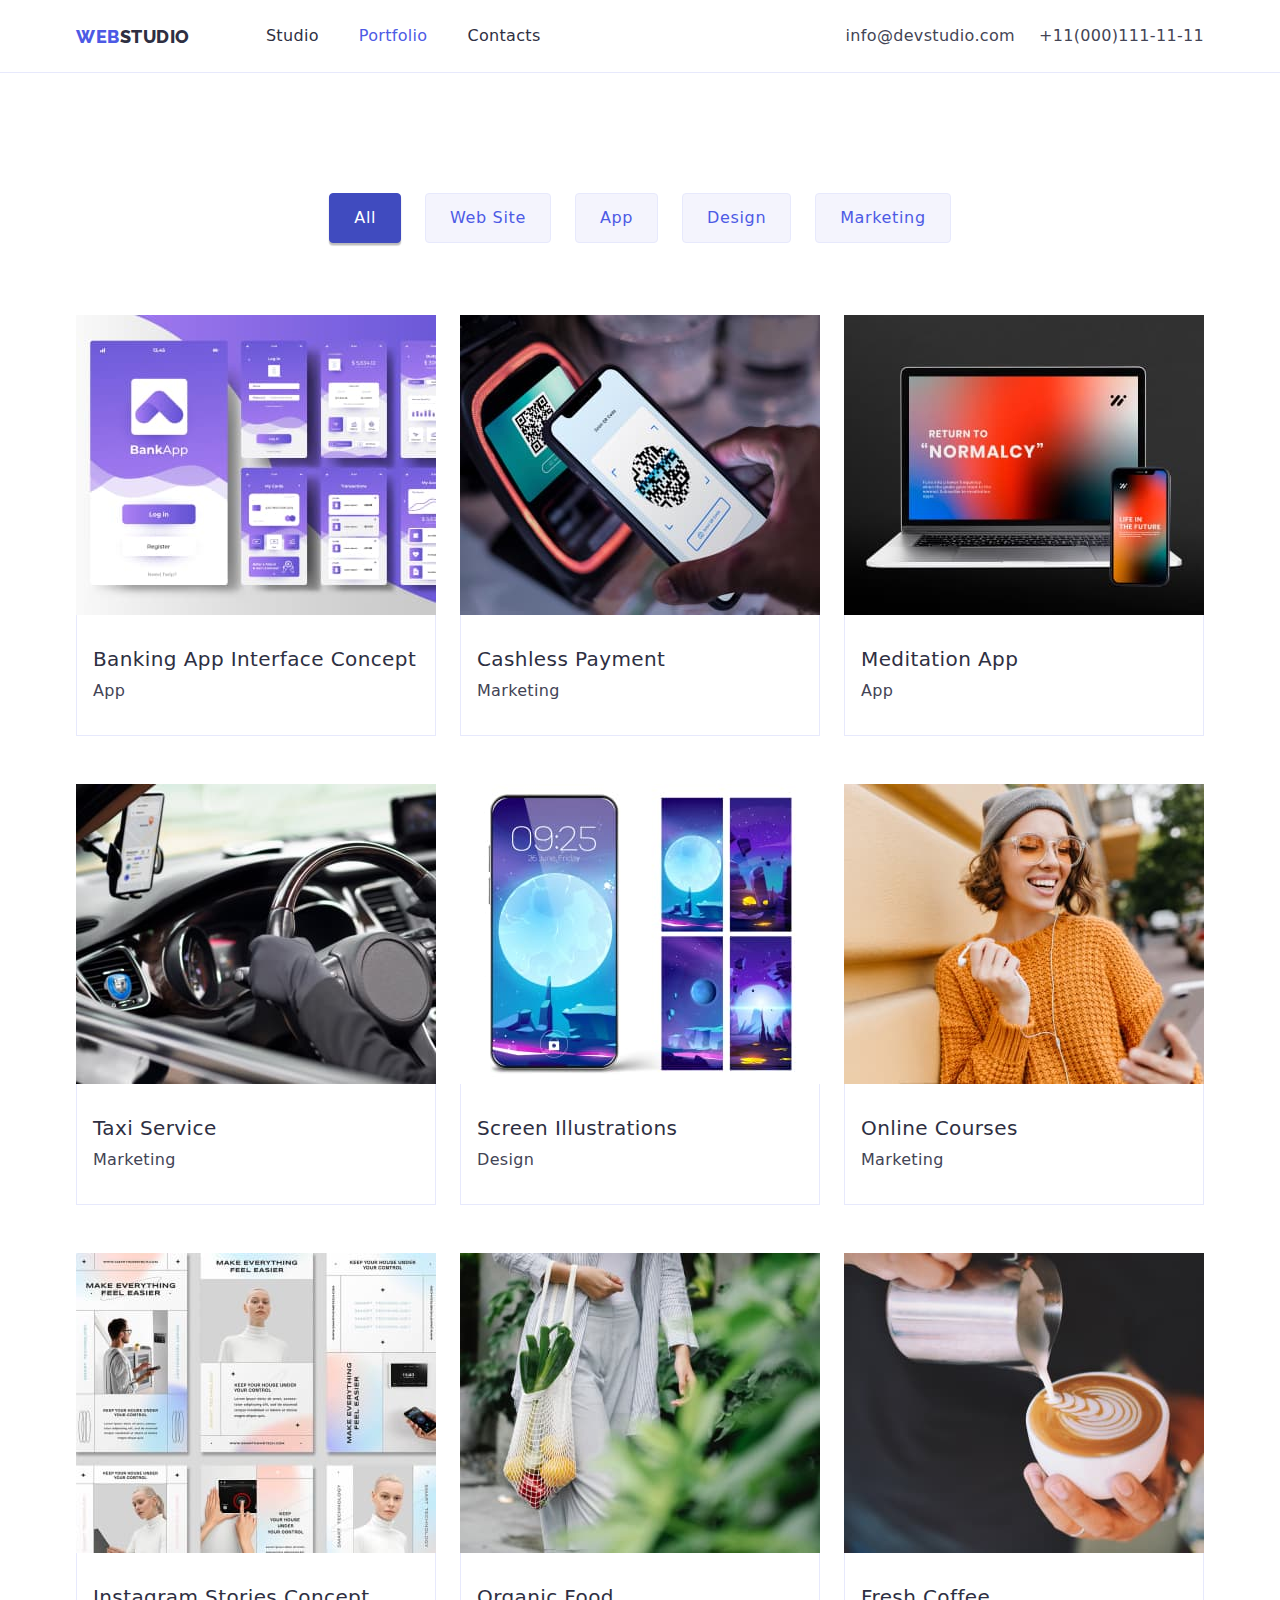
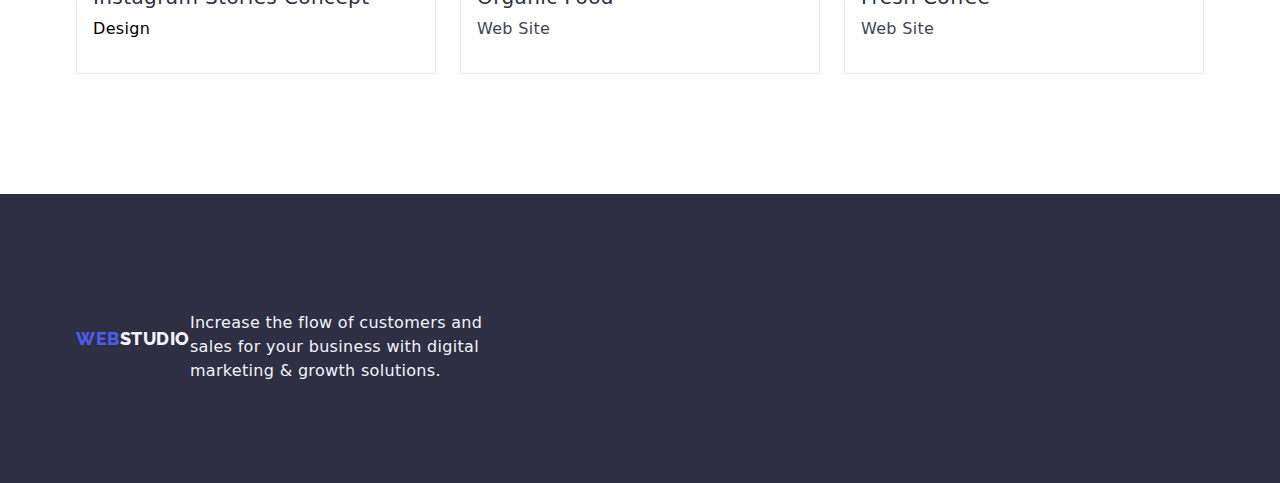
==== portfolio.html @ 19af11a4 "update4" ====
<!DOCTYPE html>
<html lang="en">
  <head>
    <meta charset="UTF-8" />
    <meta name="viewport" content="width=device-width, initial-scale=1.0" />
    <title>Portfolio</title>

    <!-- CSS -->
    <link rel="stylesheet" href="./css/styles.css" />

    <!-- FONTS -->
    <link
      href="https://fonts.googleapis.com/css2?family=Raleway:wght@800&family=Roboto:wght@400;500;700;900&display=swap"
      rel="stylesheet"
    />

    <!-- CSS Normalize -->
    <link
      rel="stylesheet"
      href="https://cdnjs.cloudflare.com/ajax/libs/modern-normalize/2.0.0/modern-normalize.min.css"
    />
  </head>
  <body>
    <!-- Header Section -->
    <header class="header">
      <div class="container header-container">
        <nav class="header-nav">
          <a
            class="header-logo link"
            href="./portfolio.html"
            target="_blank"
            rel="noopener noreferrer"
          >
            <span class="header-logo-web">WEB</span>STUDIO</a
          >
          <ul class="header-list list">
            <li class="header-list-item">
              <a
                class="header-link link"
                href="./index.html"
                target="_blank"
                rel="noopener noreferrer"
                >Studio</a
              >
            </li>
            <li class="header-list-item">
              <a
                class="header-link link priority"
                href="./portfolio.html"
                target="_blank"
                rel="noopener noreferrer"
                >Portfolio</a
              >
            </li>
            <li class="header-list-item">
              <a
                class="header-link link"
                href="./index.html"
                target="_blank"
                rel="noopener noreferrer"
                >Contacts</a
              >
            </li>
          </ul>
        </nav>
        <ul class="header-contacts list">
          <li class="header-contacts-item">
            <a
              class="header-contacts-link link"
              href="mailto:info@devstudio.com"
              >info@devstudio.com</a
            >
          </li>
          <li class="header-contacts-item">
            <a class="header-contacts-link link" href="tel:+110001111111"
              >+11(000)111-11-11</a
            >
          </li>
        </ul>
      </div>
    </header>
    <!-- Filters Section -->
    <main>
      <section class="section">
        <div class="container filters-container">
          <ul class="filters-list list">
            <li class="filters-item">
              <button
                class="filters-button filters-active button"
                type="button"
              >
                All
              </button>
            </li>
            <li class="filters-item">
              <button class="filters-button button" type="button">
                Web Site
              </button>
            </li>
            <li class="filters-item">
              <button class="filters-button button" type="button">App</button>
            </li>
            <li class="filters-item">
              <button class="filters-button button" type="button">
                Design
              </button>
            </li>
            <li class="filters-item">
              <button class="filters-button button" type="button">
                Marketing
              </button>
            </li>
          </ul>
        </div>

        <!-- Services section -->
        <!-- <section class="services-section"> -->
        <div class="container services-container">
          <ul class="services-list list">
            <li class="services-item">
              <img
                src="./images/image.jpg"
                alt="image"
                width="360"
                height="300"
              />
              <div class="services-title-wrap">
                <h3 class="services-title title">
                  Banking App Interface Concept
                </h3>
                <p class="services-text text">App</p>
              </div>
            </li>
            <li class="services-item">
              <img
                src="./images/phonebarcode.jpg"
                alt="phonebarcode"
                width="360"
                height="300"
              />
              <div class="services-title-wrap">
                <h3 class="services-title title">Cashless Payment</h3>
                <p class="services-text text">Marketing</p>
              </div>
            </li>
            <li class="services-item">
              <img
                src="./images/laptop.jpg"
                alt="laptop"
                width="360"
                height="300"
              />
              <div class="services-title-wrap">
                <h3 class="services-title title">Meditation App</h3>
                <p class="services-text text">App</p>
              </div>
            </li>
            <li class="services-item">
              <img
                src="./images/steeringwheel.jpg"
                alt="steeringwheel"
                width="360"
                height="300"
              />
              <div class="services-title-wrap">
                <h3 class="services-title title">Taxi Service</h3>
                <p class="services-text text">Marketing</p>
              </div>
            </li>
            <li class="services-item">
              <img
                src="./images/cellphone.jpg"
                alt="cellphone"
                width="360"
                height="300"
              />
              <div class="services-title-wrap">
                <h3 class="services-title title">Screen Illustrations</h3>
                <p class="services-text text">Design</p>
              </div>
            </li>
            <li class="services-item">
              <img
                src="./images/happygirl.jpg"
                alt="happygirl"
                width="360"
                height="300"
              />
              <div class="services-title-wrap">
                <h3 class="services-title title">Online Courses</h3>
                <p class="services-text text">Marketing</p>
              </div>
            </li>
            <li class="services-item">
              <img
                src="./images/woman.jpg"
                alt="woman"
                width="360"
                height="300"
              />
              <div class="services-title-wrap">
                <h3 class="services-title title">Instagram Stories Concept</h3>
                <p>Design</p>
              </div>
            </li>
            <li class="services-item">
              <img
                src="./images/fruitbag.jpg"
                alt="fruitbag"
                width="360"
                height="300"
              />
              <div class="services-title-wrap">
                <h3 class="services-title title">Organic Food</h3>
                <p class="services-text text">Web Site</p>
              </div>
            </li>
            <li class="services-item">
              <img
                src="./images/coffee.jpg"
                alt="coffee"
                width="360"
                height="300"
              />
              <div class="services-title-wrap">
                <h3 class="services-title title">Fresh Coffee</h3>
                <p class="services-text text">Web Site</p>
              </div>
            </li>
          </ul>
        </div>
      </section>
      <!-- </section> -->
    </main>
    <!-- Footer Section -->
    <footer class="footer section">
      <div class="container footer-container">
        <a
          class="footer-logo link"
          href="./portfolio.html"
          target="_blank"
          rel="noopener noreferrer"
        >
          <span class="footer-logo-web">WEB</span>STUDIO</a
        >
        <p class="footer-text text">
          Increase the flow of customers and<br />
          sales for your business with digital<br />
          marketing & growth solutions.
        </p>
      </div>
    </footer>
  </body>
</html>
---- css/styles.css ----
/* CSS Variable */
:root {
  --iris-color: #4d5ae5;
  --navyblue-color: #2e2f42;
  --slate-color: #434455;
  --white-color: #ffffff;
  --cloud-color: #f4f4fd;
  --ocean-color: #404bbf;
  --cornflower-color: #e7e9fc;
}

/* CSS Reset */
p,
h1,
h2,
h3,
h4,
h5,
h6 {
  margin: 0;
}
ul,
ol {
  margin: 0;
  padding: 0;
}
img {
  display: block;
}
/* END of CSS Reset */

.container {
  width: 1158px;
  padding: 0 15px;
  margin: 0 auto;
}

body {
  font-family: "Roboto", sans-serif;
  font-size: 16px;
  font-style: normal;
  font-weight: 400;
  line-height: 24px;
  letter-spacing: 0.32px;
}
/* Gen. Styles */
.list {
  list-style: none;
}
.link {
  text-decoration: none;
  color: var(--navyblue-color);
}
.button {
  cursor: pointer;
  background-color: var(--iris-color);
  border-radius: 4px;
  font-size: 16px;
  font-style: normal;
  font-weight: 500;
  line-height: 24px;
  letter-spacing: 0.64px;
}

.section-title {
  font-size: 36px;
  font-style: normal;
  font-weight: 700;
  line-height: 40px;
  letter-spacing: 0.72px;
  text-transform: capitalize;
}
.title {
  font-size: 20px;
  font-weight: 500;
  letter-spacing: 0.4px;
}
/* Header */
.header {
  background-color: var(--white-color);
  border-bottom: 1px solid var(--cornflower-color);
}

.header-container {
  display: flex;
  align-items: center;
  justify-content: space-between;
}

.header-nav {
  display: flex;
  align-items: center;
}

.header-list {
  display: flex;
  gap: 40px;
  margin-left: 76px;
}

.header-logo {
  color: var(--navyblue-color);
  font-family: "Raleway", sans-serif;
  font-size: 18px;
  font-style: normal;
  font-weight: 800;
  line-height: 21px;
  letter-spacing: 0.54px;
  text-transform: uppercase;
}
.header-logo:hover,
.header-logo:focus {
  color: var(--iris-color);
}
.header-logo-web {
  color: var(--iris-color);
}

.header-link {
  font-weight: 500;
  display: block;
  padding: 24px 0;
}

.header-link:hover,
.header-link:focus,
.priority {
  color: var(--iris-color);
}

.header-contacts {
  display: flex;
  gap: 24px;
}

.header-contacts-link {
  display: block;
  padding: 24px 0;
  color: var(--slate-color);
}
.header-contacts-link:hover,
.header-contacts-link:focus {
  color: var(--iris-color);
}

/* Hero section */
.hero {
  background-color: var(--navyblue-color);
}

.hero-container {
  display: flex;
  flex-direction: column;
  align-items: center;
}

.hero-section {
  padding-top: 188px;
  padding-bottom: 188px;
  background-image: linear-gradient(
      to right,
      rgba(46, 47, 66, 0.7),
      rgba(46, 47, 66, 0.7)
    ),
    url(../images/hero-bg.png);
  background-repeat: no-repeat;
  background-position: center;
  background-size: cover;
}

.hero-title {
  color: var(--white-color);
  font-size: 56px;
  font-weight: 700;
  line-height: 60px;
  letter-spacing: 1.12px;
  text-align: center;
  margin-bottom: 48px;
}

.hero-section-button {
  display: flex;
  align-items: center;
}

.hero-button {
  color: var(--white-color);
  font-family: inherit;
  border: 0;
  box-shadow: 0px 4px 4px 0px rgba(0, 0, 0, 0.15);
  padding: 16px 32px;
  align-items: center;
  gap: 10px;
}

.hero-button:hover,
.hero-button:focus {
  background: var(--ocean-color);
  box-shadow: 0px 4px 4px 0px rgba(0, 0, 0, 0.15);
}

/*  section 2-3*/
.section {
  background-color: var(--white-color);
  padding-top: 120px;
  padding-bottom: 120px;
}

.section-list-wrap {
  display: flex;
  flex-direction: column;
}

.section-list {
  display: flex;
  justify-content: space-evenly;
  gap: 24px;
}

.section-list-container {
  display: flex;
  justify-content: space-evenly;
}

.section-title {
  color: var(--navyblue-color);
  font-size: 36px;
  font-style: normal;
  font-weight: 700;
  line-height: 40px;
  letter-spacing: 0.72px;
  text-transform: capitalize;
  text-align: center;
  margin-bottom: 72px;
}

.section-no-top-padding {
  padding-top: 0;
}

.section-item-title {
  color: var(--navyblue-color);
  justify-content: center;
}

.section-item-name {
  display: flex;
  width: 100%;
  flex-direction: column;
  justify-content: space-evenly;
  align-items: center;
  gap: 8px;
  margin-bottom: 8px;
}

.section-item-position {
  display: flex;
  flex-direction: column;
  justify-content: center;
  align-items: center;
}

.section-list-item {
  background-color: var(--white-color);
  border-radius: 0px 0px 4px 4px;
  box-shadow: 0px 2px 1px 0px rgba(46, 47, 66, 0.08),
    0px 1px 1px 0px rgba(46, 47, 66, 0.16),
    0px 1px 6px 0px rgba(46, 47, 66, 0.08);
}

.benefits-svg-box {
  width: 264px;
  height: 112px;
  background-color: var(--cloud-color);
  display: flex;
  justify-content: center;
  align-items: center;
  border-radius: 4px;
  margin-bottom: 8px;
}

.team-social {
  display: flex;
  justify-content: center;
  justify-content: space-evenly;
}

.team-social-link-box {
  width: 16px;
  height: 16px;
  fill: var(--cloud-color);
}

.team-social-link {
  width: 40px;
  height: 40px;
  border-radius: 50%;
  display: flex;
  align-items: center;
  justify-content: center;
  background-color: var(--iris-color);
  margin-top: 8px;
}

.team-social-link:hover,
.team-social-link:focus {
  background-color: var(--iris-color);
  cursor: pointer;
}

.team-container {
  flex-direction: column;
  justify-content: center;
  align-items: center;
  gap: 32px;
}

.section-item-wrap {
  padding-top: 32px;
  padding-bottom: 32px;
  gap: 32px;
  width: 100%;
  text-align: center;
}

/* section 4 */
.section-grey {
  background-color: var(--cloud-color);
}

.section-item {
  background-color: var(--white-color);
  display: flex;
  width: calc((100% - 40px) / 3);
  flex-direction: column;
  align-items: flex-start;
  gap: 8px;
}

.section-item-name {
  color: var(--navyblue-color);
}
.section-item-position {
  color: var(--slate-color);
}

/* Customers section */

.customers-title {
  color: var(--navyblue-color);
  display: flex;
  justify-content: center;
  align-items: center;
}

.customers-box-svg {
  width: 168px;
  height: 88px;
  border: 1px solid #8e8f99;
  border-radius: 5px;
  display: flex;
  justify-content: center;
  align-items: center;
  color: #8e8f99;
  fill: currentColor;
}

.customers-list {
  display: flex;
  /* justify-content: center;
  align-items: center; */
  gap: 24px;
}

.customers-item {
  width: calc((100% - 150px) / 6);
  height: 90px;
}

.customers-link {
  width: 100%;
  height: 100%;
}

.customers-box-svg:hover,
.customers-box-svg:focus {
  border-color: #404bbf;
  color: #404bbf;
}

.customers-box:hover,
.customers-box:focus {
  border-color: var(--ocean-color);
  color: var(--ocean-color);
  cursor: pointer;
}

/* footer section */
.footer {
  padding-top: 100px;
  padding-bottom: 100px;
  background-color: var(--navyblue-color);
}

.footer-container {
  display: flex;
  flex-direction: row;
  justify-content: flex-start;
  align-items: center;
}

.footer-logo {
  color: var(--cloud-color);
  font-family: "Raleway";
  font-size: 18px;
  font-style: normal;
  font-weight: 800;
  line-height: 21px;
  letter-spacing: 0.54px;
  text-transform: uppercase;
}
.footer-logo:hover,
.footer-logo:focus {
  color: var(--iris-color);
}
.footer-logo-web {
  color: var(--iris-color);
}
.footer-text {
  color: var(--cloud-color);
  margin-top: 17px;
}

.footer-list {
  flex-wrap: wrap;
  display: flex;
}

.footer-container-wrap {
  display: flex;
  flex-direction: row-reverse;
  align-items: flex-start;
}

.footer-social-text {
  color: var(--white-color);
  display: flex;
}

.footer-social-list {
  display: flex;
  justify-content: center;
  flex-direction: column;
}

.footer-social-link-box {
  width: 16px;
  height: 16px;
  fill: var(--cloud-color);
  gap: 24px;
}

.footer-social-link {
  width: 40px;
  height: 40px;
  border-radius: 50%;
  display: flex;
  align-items: center;
  justify-content: center;
  background-color: var(--iris-color);
  margin-top: 8px;
}

.footer-social-wrap {
  flex-wrap: wrap;
  display: flex;
  justify-content: center;
}

.footer-social-link:hover,
.footer-social-link:focus {
  cursor: pointer;
  background-color: var(--iris-color);
}

/* Portfolio page*/

/* Filters section */

.filters-container {
  display: flex;
  flex-direction: column;
  justify-content: flex-start;
  align-items: center;
}

.filters-list {
  display: flex;
  gap: 24px;
  margin-bottom: 72px;
}

.filters-item {
  display: inline-flex;
}

.filters-button {
  color: var(--iris-color);
  background-color: var(--cloud-color);
  border-radius: 4px;
  border: 1px solid var(--cornflower-color);
  font-family: inherit;
  padding: 12px 24px;
}
.filters-button:hover,
.filters-button:focus,
.filters-active {
  background-color: var(--ocean-color);
  color: var(--white-color);
  border-color: var(--ocean-color);
  box-shadow: 0px 2px 2px 0px rgba(0, 0, 0, 0.12),
    0px 2px 1px 0px rgba(0, 0, 0, 0.08), 0px 3px 1px 0px rgba(0, 0, 0, 0.1);
}

/* Services section */
.services-list {
  background-color: var(--white-color);
  display: flex;
  flex-wrap: wrap;
  gap: 48px 24px;
}
.services-item {
  background: var(--white-color);
}
.services-title {
  color: var(--navyblue-color);
  margin-bottom: 8px;
}
.services-text {
  color: var(--slate-color);
}

.services-container {
  margin-top: 0;
}

.services-title-wrap {
  border: 1px solid var(--cornflower-color);
  padding: 32px 16px;
  border-top: none;
}
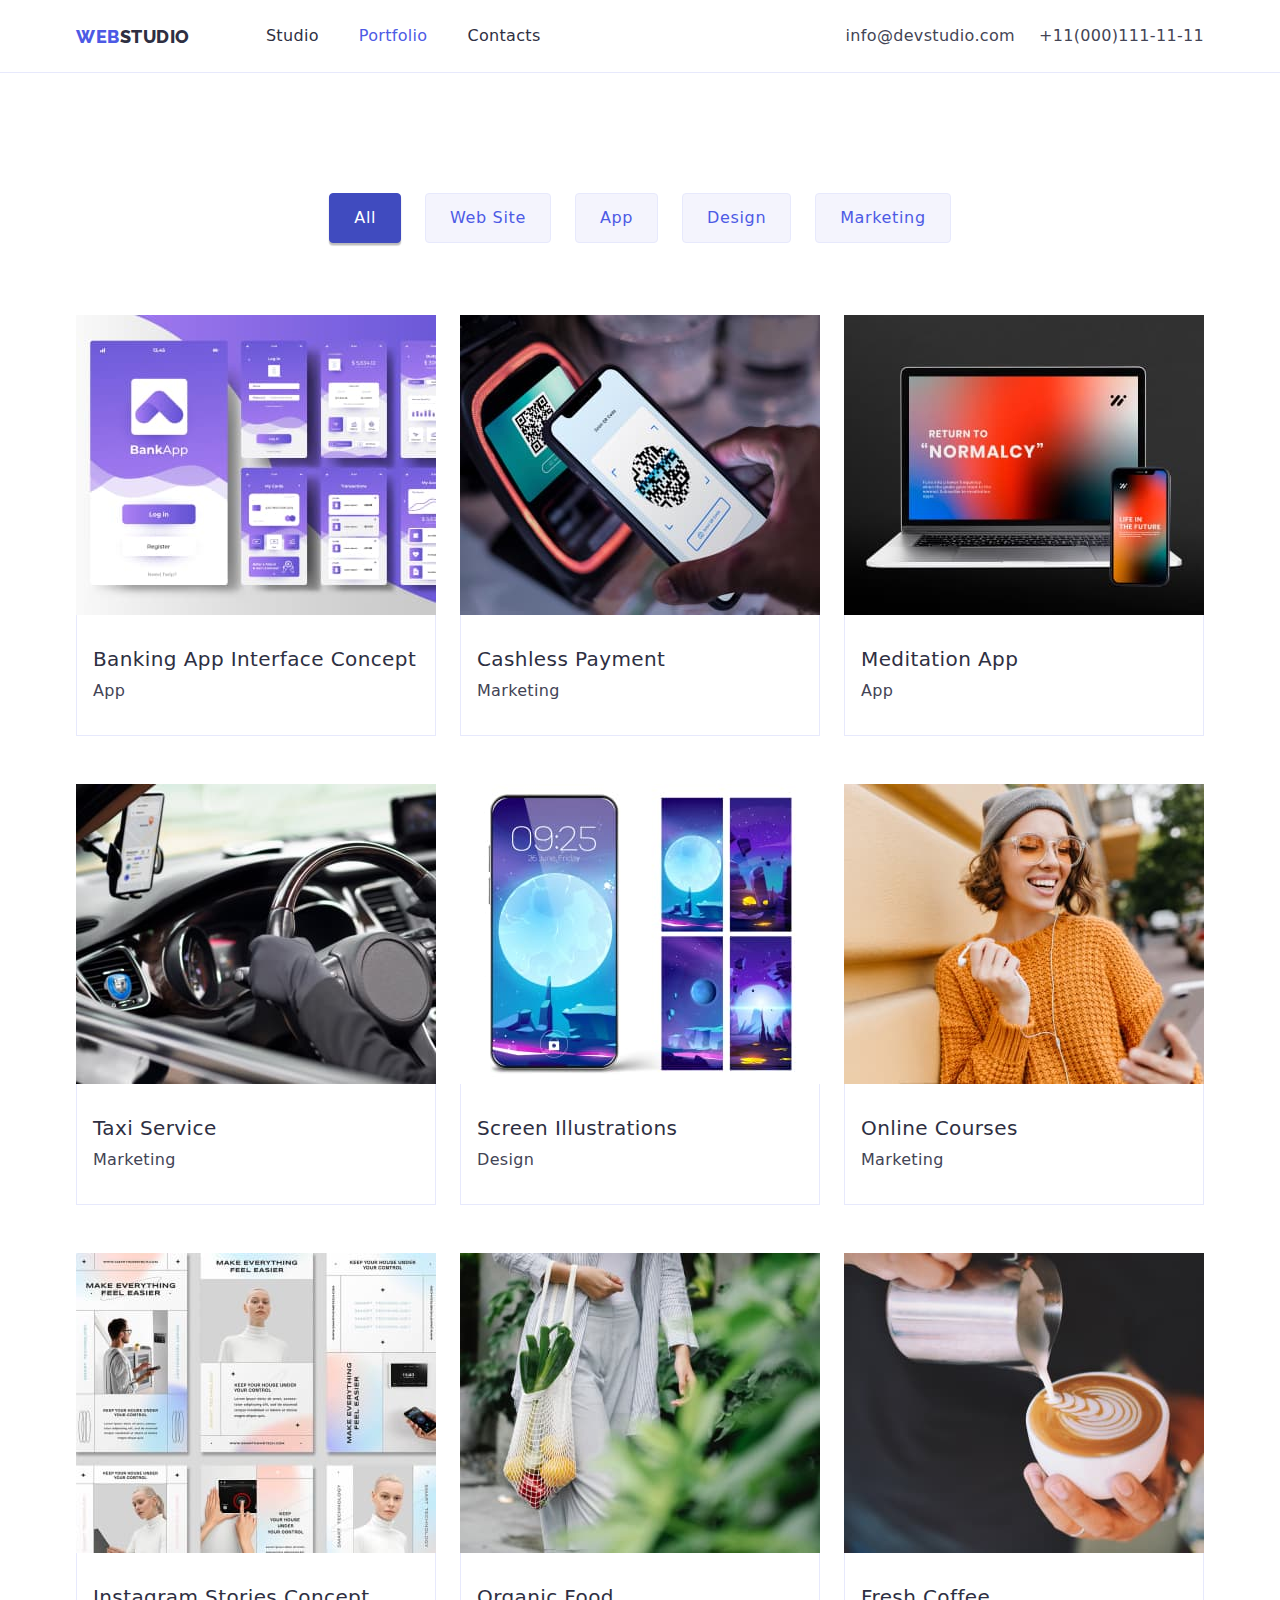
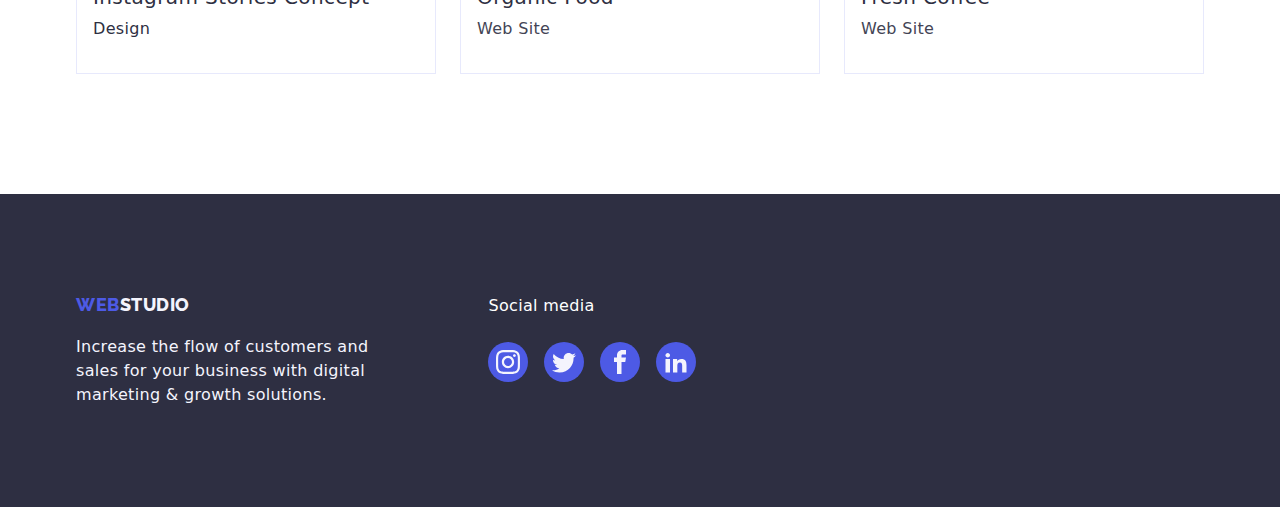
==== commit 063a23fe: "update5" ====
--- a/portfolio.html
+++ b/portfolio.html
@@ -82,7 +82,7 @@
     <!-- Filters Section -->
     <main>
       <section class="section">
-        <div class="container filters-container">
+        <div class="container projects-container">
           <ul class="filters-list list">
             <li class="filters-item">
               <button
@@ -111,13 +111,11 @@
               </button>
             </li>
           </ul>
-        </div>
-
         <!-- Services section -->
         <!-- <section class="services-section"> -->
-        <div class="container services-container">
           <ul class="services-list list">
-            <li class="services-item">
+            <li class="services-item ">
+              <a class="link" href="#" style="display: block">
               <img
                 src="./images/image.jpg"
                 alt="image"
@@ -130,8 +128,10 @@
                 </h3>
                 <p class="services-text text">App</p>
               </div>
-            </li>
-            <li class="services-item">
+              </a>
+            </li>
+            <li class="services-item">
+              <a class="link" href="#" style="display: block;">
               <img
                 src="./images/phonebarcode.jpg"
                 alt="phonebarcode"
@@ -142,8 +142,10 @@
                 <h3 class="services-title title">Cashless Payment</h3>
                 <p class="services-text text">Marketing</p>
               </div>
-            </li>
-            <li class="services-item">
+              </a>
+            </li>
+            <li class="services-item">
+              <a class="link" href="#" style="display: block;">
               <img
                 src="./images/laptop.jpg"
                 alt="laptop"
@@ -154,8 +156,10 @@
                 <h3 class="services-title title">Meditation App</h3>
                 <p class="services-text text">App</p>
               </div>
-            </li>
-            <li class="services-item">
+              </a>
+            </li>
+            <li class="services-item">
+              <a class="link" href="#" style="display: block;">
               <img
                 src="./images/steeringwheel.jpg"
                 alt="steeringwheel"
@@ -166,8 +170,10 @@
                 <h3 class="services-title title">Taxi Service</h3>
                 <p class="services-text text">Marketing</p>
               </div>
-            </li>
-            <li class="services-item">
+              </a>
+            </li>
+            <li class="services-item">
+              <a class="link" href="#" style="display: block;">
               <img
                 src="./images/cellphone.jpg"
                 alt="cellphone"
@@ -178,8 +184,10 @@
                 <h3 class="services-title title">Screen Illustrations</h3>
                 <p class="services-text text">Design</p>
               </div>
-            </li>
-            <li class="services-item">
+              </a>
+            </li>
+            <li class="services-item">
+              <a class="link" href="#" style="display: block;">
               <img
                 src="./images/happygirl.jpg"
                 alt="happygirl"
@@ -190,8 +198,10 @@
                 <h3 class="services-title title">Online Courses</h3>
                 <p class="services-text text">Marketing</p>
               </div>
-            </li>
-            <li class="services-item">
+              </a>
+            </li>
+            <li class="services-item">
+              <a class="link" href="#" style="display: block;">
               <img
                 src="./images/woman.jpg"
                 alt="woman"
@@ -202,8 +212,10 @@
                 <h3 class="services-title title">Instagram Stories Concept</h3>
                 <p>Design</p>
               </div>
-            </li>
-            <li class="services-item">
+              </a>
+            </li>
+            <li class="services-item">
+              <a class="link" href="#" style="display: block;">
               <img
                 src="./images/fruitbag.jpg"
                 alt="fruitbag"
@@ -214,41 +226,81 @@
                 <h3 class="services-title title">Organic Food</h3>
                 <p class="services-text text">Web Site</p>
               </div>
-            </li>
-            <li class="services-item">
+              </a>
+            </li>
+            <li class="services-item">
+              <a class="link" href="#" style="display: block;">
               <img
                 src="./images/coffee.jpg"
                 alt="coffee"
                 width="360"
                 height="300"
               />
+             
               <div class="services-title-wrap">
                 <h3 class="services-title title">Fresh Coffee</h3>
                 <p class="services-text text">Web Site</p>
               </div>
-            </li>
+               </a>
+            </li>
+
           </ul>
         </div>
       </section>
       <!-- </section> -->
     </main>
+
     <!-- Footer Section -->
-    <footer class="footer section">
-      <div class="container footer-container">
-        <a
-          class="footer-logo link"
-          href="./portfolio.html"
-          target="_blank"
-          rel="noopener noreferrer"
-        >
-          <span class="footer-logo-web">WEB</span>STUDIO</a
-        >
-        <p class="footer-text text">
-          Increase the flow of customers and<br />
-          sales for your business with digital<br />
-          marketing & growth solutions.
-        </p>
+    <footer class="footer">
+    <div class="footer-container container">
+      <div class="footer-logo-wrapper list">
+        <li class="footer-list-item">
+      <a href="./index.html" class="footer-logo link">
+        <span class="footer-logo-web">WEB</span>STUDIO
+      </a>
+      <p class="footer-text text">
+        Increase the flow of customers and<br />
+        sales for your business with digital<br />
+        marketing & growth solutions.
+      </p>
+        </li>
       </div>
-    </footer>
-  </body>
+      <div class="footer-socials">
+        <p class="footer-socials-text text">Social media</p>
+      <ul class="footer-list list">
+        <li class="footer-socials-list">
+          <a href="#" class="footer-socials-link">
+            <svg class="footer-socials-link-box" width="32" height="32">
+              <use href="./images/icons.svg#instagram"></use>
+            </svg>
+          </a>
+        </li>
+
+        <li class="footer-socials-list">
+          <a href="#" class="footer-socials-link">
+            <svg class="footer-socials-link-box" width="32" height="32">
+              <use href="./images/icons.svg#twitter"></use>
+            </svg>
+          </a>
+        </li>
+
+        <li class="footer-socials-list">
+          <a href="#" class="footer-socials-link">
+            <svg class="footer-socials-link-box" width="32" height="32">
+              <use href="./images/icons.svg#facebook"></use>
+            </svg>
+          </a>
+        </li>
+
+        <li class="footer-socials-list">
+          <a href="#" class="footer-socials-link">
+            <svg class="footer-socials-link-box" width="32" height="32">
+              <use href="./images/icons.svg#linkedin"></use>
+            </svg>
+          </a>
+        </li>
+      </ul>
+      </div>
+    </div>
+</footer>
 </html>
--- a/css/styles.css
+++ b/css/styles.css
@@ -282,13 +282,14 @@
 .team-social {
   display: flex;
   justify-content: center;
-  justify-content: space-evenly;
+  gap: 24px;
+  margin-top: 8px;
 }
 
 .team-social-link-box {
+  fill: var(--cloud-color);
   width: 16px;
   height: 16px;
-  fill: var(--cloud-color);
 }
 
 .team-social-link {
@@ -299,13 +300,11 @@
   align-items: center;
   justify-content: center;
   background-color: var(--iris-color);
-  margin-top: 8px;
 }
 
 .team-social-link:hover,
 .team-social-link:focus {
-  background-color: var(--iris-color);
-  cursor: pointer;
+  background-color: var(--ocean-color);
 }
 
 .team-container {
@@ -353,7 +352,7 @@
   align-items: center;
 }
 
-.customers-box-svg {
+.customers-box {
   width: 168px;
   height: 88px;
   border: 1px solid #8e8f99;
@@ -362,13 +361,16 @@
   justify-content: center;
   align-items: center;
   color: #8e8f99;
+}
+
+.customers-box-svg {
+  width: 104px;
+  height: 56px;
   fill: currentColor;
 }
 
 .customers-list {
   display: flex;
-  /* justify-content: center;
-  align-items: center; */
   gap: 24px;
 }
 
@@ -380,19 +382,20 @@
 .customers-link {
   width: 100%;
   height: 100%;
+  stroke-width: 0;
+  stroke: currentColor;
 }
 
 .customers-box-svg:hover,
 .customers-box-svg:focus {
-  border-color: #404bbf;
-  color: #404bbf;
+  border-color: var(--ocean-color);
+  color: var(--ocean-color);
 }
 
 .customers-box:hover,
 .customers-box:focus {
   border-color: var(--ocean-color);
   color: var(--ocean-color);
-  cursor: pointer;
 }
 
 /* footer section */
@@ -404,9 +407,7 @@
 
 .footer-container {
   display: flex;
-  flex-direction: row;
-  justify-content: flex-start;
-  align-items: center;
+  align-items: flex-start;
 }
 
 .footer-logo {
@@ -434,33 +435,26 @@
 .footer-list {
   flex-wrap: wrap;
   display: flex;
-}
-
-.footer-container-wrap {
-  display: flex;
-  flex-direction: row-reverse;
-  align-items: flex-start;
-}
-
-.footer-social-text {
+  gap: 16px;
+  margin-top: 16px;
+}
+
+.footer-socials {
+  margin-left: 120px;
+}
+
+.footer-socials-text {
   color: var(--white-color);
   display: flex;
 }
 
-.footer-social-list {
-  display: flex;
-  justify-content: center;
-  flex-direction: column;
-}
-
-.footer-social-link-box {
-  width: 16px;
-  height: 16px;
+.footer-socials-link-box {
+  width: 24px;
+  height: 24px;
   fill: var(--cloud-color);
-  gap: 24px;
-}
-
-.footer-social-link {
+}
+
+.footer-socials-link {
   width: 40px;
   height: 40px;
   border-radius: 50%;
@@ -471,16 +465,15 @@
   margin-top: 8px;
 }
 
-.footer-social-wrap {
-  flex-wrap: wrap;
-  display: flex;
-  justify-content: center;
-}
-
-.footer-social-link:hover,
-.footer-social-link:focus {
+.footer-socials-link-box {
+  width: 24px;
+  height: 24px;
+}
+
+.footer-socials-link:hover,
+.footer-socials-link:focus {
   cursor: pointer;
-  background-color: var(--iris-color);
+  background-color: #31d0aa;
 }
 
 /* Portfolio page*/
@@ -498,6 +491,7 @@
   display: flex;
   gap: 24px;
   margin-bottom: 72px;
+  justify-content: center;
 }
 
 .filters-item {
@@ -523,6 +517,13 @@
 }
 
 /* Services section */
+a:hover,
+a:focus {
+  box-shadow: 0px 2px 1px 0px rgba(46, 47, 66, 0.08),
+    0px 1px 1px 0px rgba(46, 47, 66, 0.16),
+    0px 1px 6px 0px rgba(46, 47, 66, 0.08);
+}
+
 .services-list {
   background-color: var(--white-color);
   display: flex;
